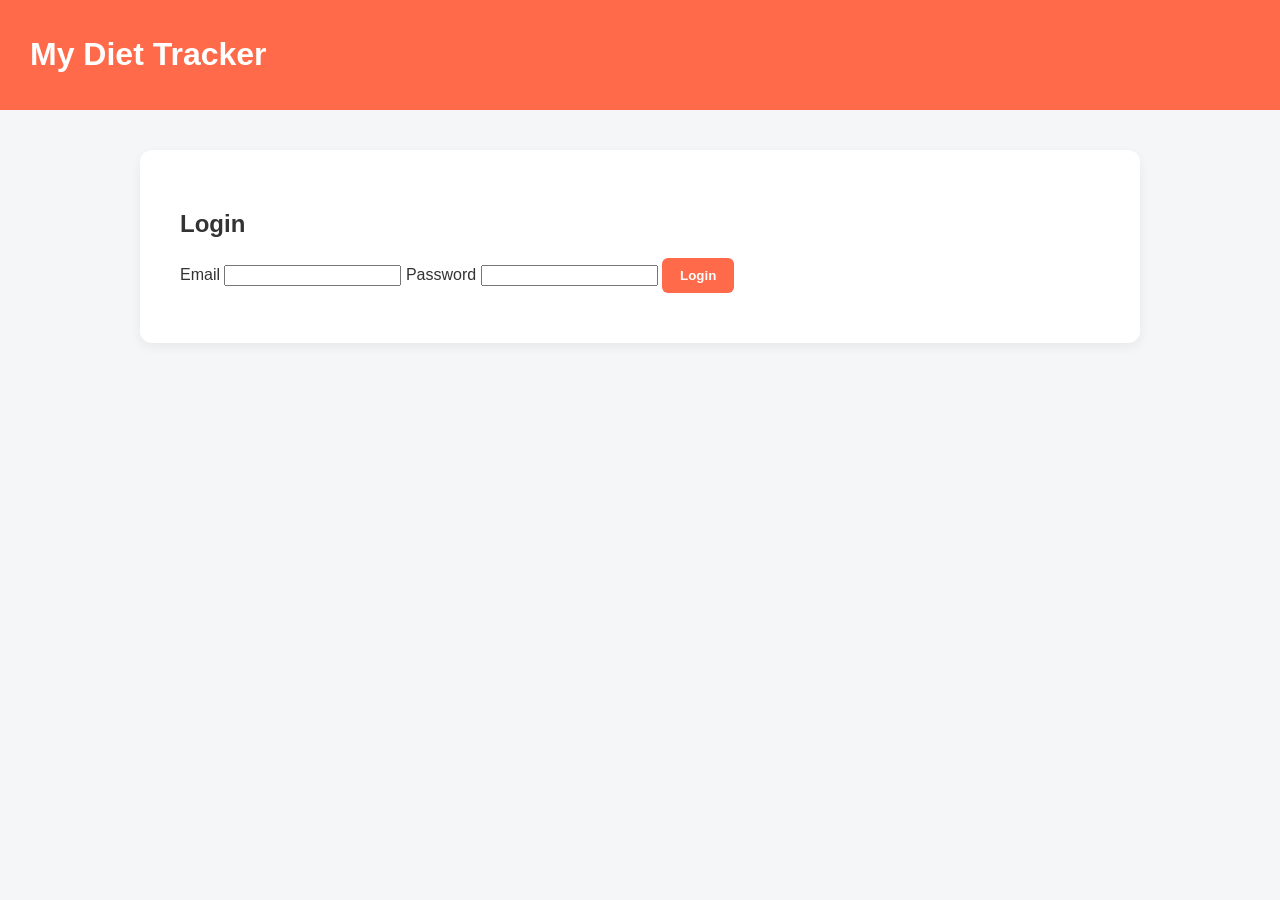
==== index.html @ 0a109b62 "Update index.html" ====
<!DOCTYPE html>
<html lang="en">
<head>
  <meta charset="UTF-8">
  <meta name="viewport" content="width=device-width, initial-scale=1.0">
  <title>Login</title>
  <link rel="stylesheet" href="styles.css">
</head>
<body>
  <header class="navbar">
    <h1>My Diet Tracker</h1>
  </header>

  <main class="container">
    <div class="card">
      <h2>Login</h2>
      <form id="loginForm">
        <label>Email</label>
        <input type="email" id="email" required>

        <label>Password</label>
        <input type="password" id="password" required>

        <button type="button" onclick="login()" class="primary-btn">Login</button>
      </form>
      <div id="status" style="margin-top:10px;color:#FF6B4A;"></div>
    </div>
  </main>

 <script src="app.js"></script>


</body>
</html>
---- styles.css ----
body {
  margin: 0;
  font-family: Arial, sans-serif;
  background: #f5f6f8;
  color: #333;
}

.container {
  width: 90%;
  max-width: 1000px;
  margin: 40px auto;
}

.navbar {
  background: #FF6B4A;
  padding: 15px 30px;
  color: white;
  font-weight: bold;
  display: flex;
  justify-content: space-between;
  align-items: center;
}

.primary-btn {
  background: #FF6B4A;
  color: white;
  border: none;
  padding: 10px 18px;
  border-radius: 6px;
  cursor: pointer;
  font-weight: 600;
}

.primary-btn:hover {
  opacity: 0.9;
}

.card {
  background: white;
  border-radius: 12px;
  padding: 40px;
  box-shadow: 0 4px 12px rgba(0,0,0,0.06);
  margin-bottom: 40px;
}

/* === DAILY OVERVIEW LAYOUT === */

.daily-overview {
  display: flex;
  align-items: center;
  justify-content: center;
  gap: 60px;
  flex-wrap: wrap;
}

.ring-wrapper {
  position: relative;
  width: 220px;
  height: 220px;
}

#caloriesRing {
  width: 220px;
  height: 220px;
  border-radius: 50%;
  background: conic-gradient(#FF6B4A 0%, #E5E5E5 0%);
  position: relative;
  transition: background 0.6s ease;
}



#caloriesRing::after {
  content: "";
  position: absolute;
  inset: 35px;
  background: white;
  border-radius: 50%;
}

.calories-text {
  position: absolute;
  top: 50%;
  left: 50%;
  transform: translate(-50%, -50%);
  font-size: 22px;
  font-weight: 700;
  text-align: center;
  z-index: 2;
}


.macro-bars {
  width: 400px;
  display: flex;
  flex-direction: column;
  gap: 25px;
}

.macro-header {
  display: flex;
  justify-content: space-between;
  margin-bottom: 6px;
  font-size: 14px;
}

.bar-bg {
  width: 100%;
  height: 10px;
  background: #E5E5E5;
  border-radius: 20px;
  overflow: hidden;
}

.bar-fill {
  height: 100%;
  width: 0%;
  border-radius: 20px;
  transition: width 0.4s ease;
}

.protein-fill { background: #FF6B4A; }
.fat-fill { background: #4ABEFF; }
.carbs-fill { background: #28A745; }

/* DAILY LOG */

#foodEntries {
  list-style: none;
  padding: 0;
  margin: 20px 0;
}

.meal-row {
  display: flex;
  justify-content: space-between;
  align-items: center;
  padding: 14px 0;
  border-bottom: 1px solid #eee;
}

.meal-left {
  display: flex;
  flex-direction: column;
  gap: 4px;
}

.meal-name {
  font-weight: 600;
}

.meal-macros {
  font-size: 13px;
  color: #777;
}

.meal-right {
  display: flex;
  align-items: center;
  gap: 12px;
}

.meal-calories {
  font-weight: 600;
}

.delete-btn {
  background: none;
  border: none;
  cursor: pointer;
  color: #999;
  font-size: 16px;
}

.delete-btn:hover {
  color: #FF6B4A;
}

/* MODAL */

.modal {
  position: fixed;
  inset: 0;
  background: rgba(0,0,0,0.45);
  display: flex;
  justify-content: center;
  align-items: center;
}

.hidden { display: none; }

.modal-content {
  background: white;
  padding: 30px;
  border-radius: 16px;
  width: 380px;
  display: flex;
  flex-direction: column;
  gap: 14px;
}

.macro-input-grid {
  display: grid;
  grid-template-columns: 1fr 1fr;
  gap: 12px;
}

.ring {
  width: 220px;
  height: 220px;
  border-radius: 50%;
  background: conic-gradient(#FF6B4A 0%, #E5E5E5 0%);
  position: relative;
}


.meal-right {
  display: flex;
  align-items: center;
  gap: 15px;
}

.delete-btn {
  background: none;
  border: none;
  color: #999;
  font-size: 16px;
  cursor: pointer;
  transition: 0.2s;
}

.delete-btn:hover {
  color: #FF6B4A;
}



.date-row {
  display: flex;
  justify-content: center;
  align-items: center;
  gap: 20px;
  margin: 30px 0 20px 0;
}

.date-center {
  text-align: center;
}

.date-arrow {
  background: none;
  border: none;
  font-size: 20px;
  cursor: pointer;
  color: #666;
  padding: 4px 8px;
}

.date-arrow:hover {
  color: #FF6B4A;
}

#currentDateLabel {
  font-size: 20px;
  font-weight: 600;
}

.reset-timer {
  font-size: 13px;
  color: #777;
}
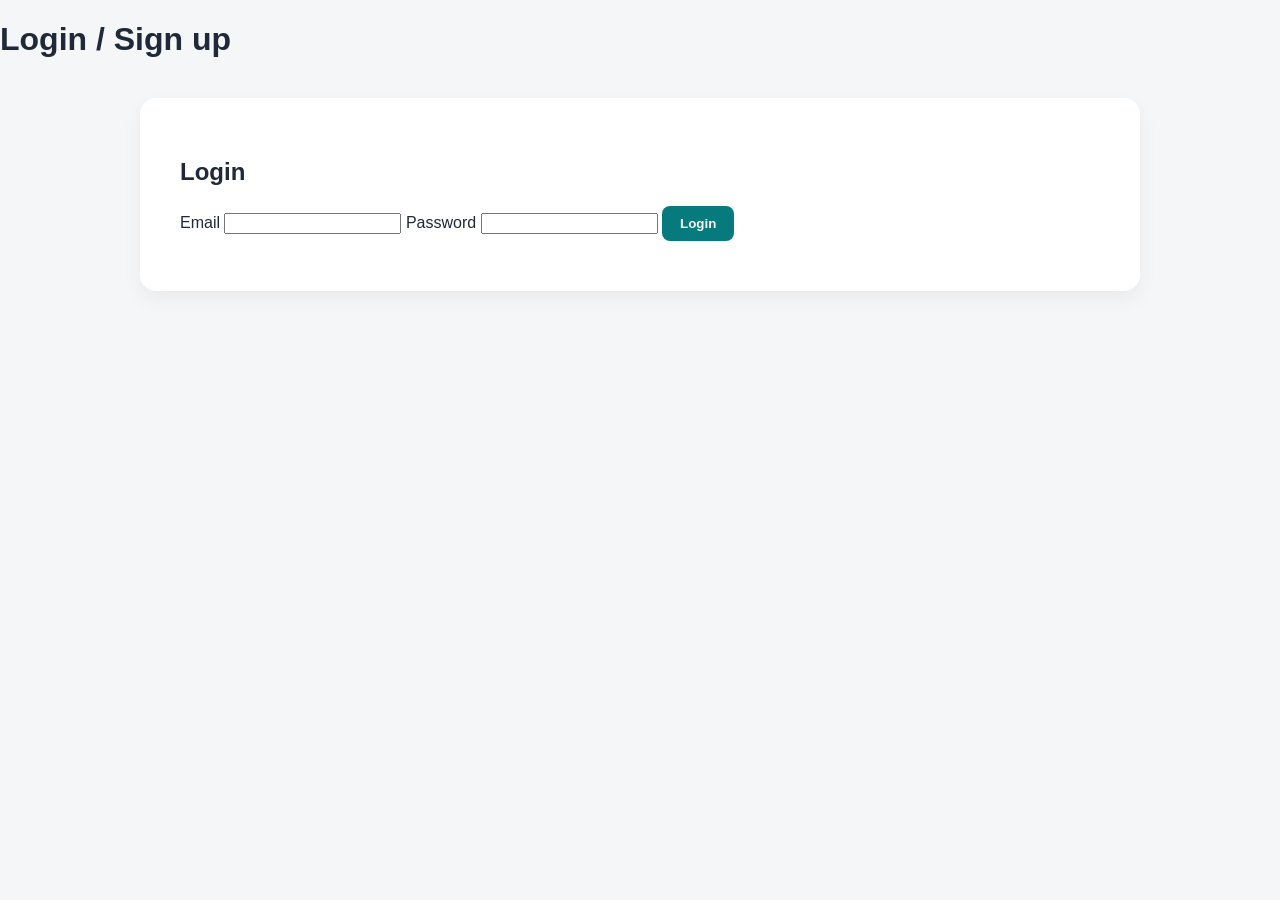
==== commit f7446b36: "Update index.html" ====
--- a/index.html
+++ b/index.html
@@ -8,7 +8,7 @@
 </head>
 <body>
   <header class="navbar">
-    <h1>My Diet Tracker</h1>
+    <h1>Login / Sign up</h1>
   </header>
 
   <main class="container">
@@ -27,8 +27,6 @@
     </div>
   </main>
 
- <script src="app.js"></script>
-
-
+<script src="js/login.js"></script>
 </body>
 </html>
--- a/styles.css
+++ b/styles.css
@@ -1,8 +1,10 @@
+/* ===== BASE ===== */
+
 body {
   margin: 0;
-  font-family: Arial, sans-serif;
-  background: #f5f6f8;
-  color: #333;
+  font-family: -apple-system, BlinkMacSystemFont, "Segoe UI", sans-serif;
+  background: #f4f6f8;
+  color: #1f2937;
 }
 
 .container {
@@ -11,39 +13,72 @@
   margin: 40px auto;
 }
 
-.navbar {
-  background: #FF6B4A;
-  padding: 15px 30px;
-  color: white;
-  font-weight: bold;
+/* ===== TOP BAR ===== */
+
+.top-bar {
+  height: 60px;
+  background: #ffffff;
+  border-bottom: 1px solid #e5e7eb;
   display: flex;
   justify-content: space-between;
   align-items: center;
-}
-
-.primary-btn {
-  background: #FF6B4A;
-  color: white;
-  border: none;
-  padding: 10px 18px;
-  border-radius: 6px;
-  cursor: pointer;
-  font-weight: 600;
-}
-
-.primary-btn:hover {
-  opacity: 0.9;
-}
+  padding: 0 30px;
+  font-weight: 600;
+}
+
+.settings-link {
+  text-decoration: none;
+  color: #077a7d;
+  font-weight: 500;
+}
+
+/* ===== CARDS ===== */
 
 .card {
   background: white;
-  border-radius: 12px;
+  border-radius: 16px;
   padding: 40px;
-  box-shadow: 0 4px 12px rgba(0,0,0,0.06);
+  box-shadow: 0 8px 20px rgba(0,0,0,0.05);
   margin-bottom: 40px;
 }
 
-/* === DAILY OVERVIEW LAYOUT === */
+/* ===== DATE ===== */
+
+.date-row {
+  display: flex;
+  justify-content: center;
+  align-items: center;
+  gap: 20px;
+  margin-bottom: 30px;
+}
+
+.date-arrow {
+  background: none;
+  border: none;
+  font-size: 20px;
+  cursor: pointer;
+  color: #6b7280;
+}
+
+.date-arrow:hover {
+  color: #077a7d;
+}
+
+.date-center {
+  text-align: center;
+}
+
+#currentDateLabel {
+  font-size: 20px;
+  font-weight: 600;
+}
+
+.reset-timer {
+  font-size: 13px;
+  color: #6b7280;
+}
+
+/* ===== RING ===== */
 
 .daily-overview {
   display: flex;
@@ -59,18 +94,16 @@
   height: 220px;
 }
 
-#caloriesRing {
+.ring {
   width: 220px;
   height: 220px;
   border-radius: 50%;
-  background: conic-gradient(#FF6B4A 0%, #E5E5E5 0%);
+  background: conic-gradient(#077a7d 0%, #e5e7eb 0%);
+  transition: background 0.6s ease;
   position: relative;
-  transition: background 0.6s ease;
-}
-
-
-
-#caloriesRing::after {
+}
+
+.ring::after {
   content: "";
   position: absolute;
   inset: 35px;
@@ -86,9 +119,9 @@
   font-size: 22px;
   font-weight: 700;
   text-align: center;
-  z-index: 2;
-}
-
+}
+
+/* ===== MACROS ===== */
 
 .macro-bars {
   width: 400px;
@@ -100,14 +133,14 @@
 .macro-header {
   display: flex;
   justify-content: space-between;
+  font-size: 14px;
   margin-bottom: 6px;
-  font-size: 14px;
 }
 
 .bar-bg {
   width: 100%;
   height: 10px;
-  background: #E5E5E5;
+  background: #e5e7eb;
   border-radius: 20px;
   overflow: hidden;
 }
@@ -119,11 +152,11 @@
   transition: width 0.4s ease;
 }
 
-.protein-fill { background: #FF6B4A; }
-.fat-fill { background: #4ABEFF; }
-.carbs-fill { background: #28A745; }
-
-/* DAILY LOG */
+.protein-fill { background: #e0564a; }
+.fat-fill { background: #3b82f6; }
+.carbs-fill { background: #10b981; }
+
+/* ===== MEALS ===== */
 
 #foodEntries {
   list-style: none;
@@ -134,15 +167,8 @@
 .meal-row {
   display: flex;
   justify-content: space-between;
-  align-items: center;
   padding: 14px 0;
-  border-bottom: 1px solid #eee;
-}
-
-.meal-left {
-  display: flex;
-  flex-direction: column;
-  gap: 4px;
+  border-bottom: 1px solid #f1f1f1;
 }
 
 .meal-name {
@@ -151,52 +177,91 @@
 
 .meal-macros {
   font-size: 13px;
-  color: #777;
-}
-
-.meal-right {
-  display: flex;
-  align-items: center;
-  gap: 12px;
-}
-
-.meal-calories {
-  font-weight: 600;
+  color: #6b7280;
 }
 
 .delete-btn {
   background: none;
   border: none;
   cursor: pointer;
-  color: #999;
-  font-size: 16px;
+  color: #9ca3af;
 }
 
 .delete-btn:hover {
-  color: #FF6B4A;
-}
-
-/* MODAL */
-
-.modal {
+  color: #e0564a;
+}
+
+/* ===== BUTTONS ===== */
+
+.primary-btn {
+  background: #077a7d;
+  color: white;
+  border: none;
+  padding: 10px 18px;
+  border-radius: 8px;
+  cursor: pointer;
+  font-weight: 600;
+}
+
+.primary-btn:hover {
+  opacity: 0.9;
+}
+
+.secondary-btn {
+  background: none;
+  border: 1px solid #d1d5db;
+  padding: 10px 18px;
+  border-radius: 8px;
+  cursor: pointer;
+}
+
+/* ===== BOTTOM SHEET ===== */
+
+.sheet-overlay {
   position: fixed;
   inset: 0;
   background: rgba(0,0,0,0.45);
-  display: flex;
-  justify-content: center;
-  align-items: center;
-}
-
-.hidden { display: none; }
-
-.modal-content {
+  opacity: 0;
+  pointer-events: none;
+  transition: opacity 0.3s ease;
+  z-index: 99;
+}
+
+.sheet-overlay.active {
+  opacity: 1;
+  pointer-events: auto;
+}
+
+.bottom-sheet {
+  position: fixed;
+  left: 0;
+  right: 0;
+  bottom: 0;
   background: white;
-  padding: 30px;
-  border-radius: 16px;
-  width: 380px;
+  border-top-left-radius: 20px;
+  border-top-right-radius: 20px;
+  transform: translateY(100%);
+  transition: transform 0.35s ease;
+  z-index: 100;
+}
+
+.bottom-sheet.active {
+  transform: translateY(0);
+}
+
+.sheet-handle {
+  width: 40px;
+  height: 5px;
+  background: #d1d5db;
+  border-radius: 10px;
+  margin: 12px auto;
+}
+
+.sheet-content {
+  padding: 20px 25px 30px;
   display: flex;
   flex-direction: column;
-  gap: 14px;
+  gap: 15px;
 }
 
 .macro-input-grid {
@@ -205,67 +270,8 @@
   gap: 12px;
 }
 
-.ring {
-  width: 220px;
-  height: 220px;
-  border-radius: 50%;
-  background: conic-gradient(#FF6B4A 0%, #E5E5E5 0%);
-  position: relative;
-}
-
-
-.meal-right {
-  display: flex;
-  align-items: center;
-  gap: 15px;
-}
-
-.delete-btn {
-  background: none;
-  border: none;
-  color: #999;
-  font-size: 16px;
-  cursor: pointer;
-  transition: 0.2s;
-}
-
-.delete-btn:hover {
-  color: #FF6B4A;
-}
-
-
-
-.date-row {
-  display: flex;
-  justify-content: center;
-  align-items: center;
-  gap: 20px;
-  margin: 30px 0 20px 0;
-}
-
-.date-center {
-  text-align: center;
-}
-
-.date-arrow {
-  background: none;
-  border: none;
-  font-size: 20px;
-  cursor: pointer;
-  color: #666;
-  padding: 4px 8px;
-}
-
-.date-arrow:hover {
-  color: #FF6B4A;
-}
-
-#currentDateLabel {
-  font-size: 20px;
-  font-weight: 600;
-}
-
-.reset-timer {
-  font-size: 13px;
-  color: #777;
-}
+.sheet-actions {
+  display: flex;
+  justify-content: flex-end;
+  gap: 10px;
+}
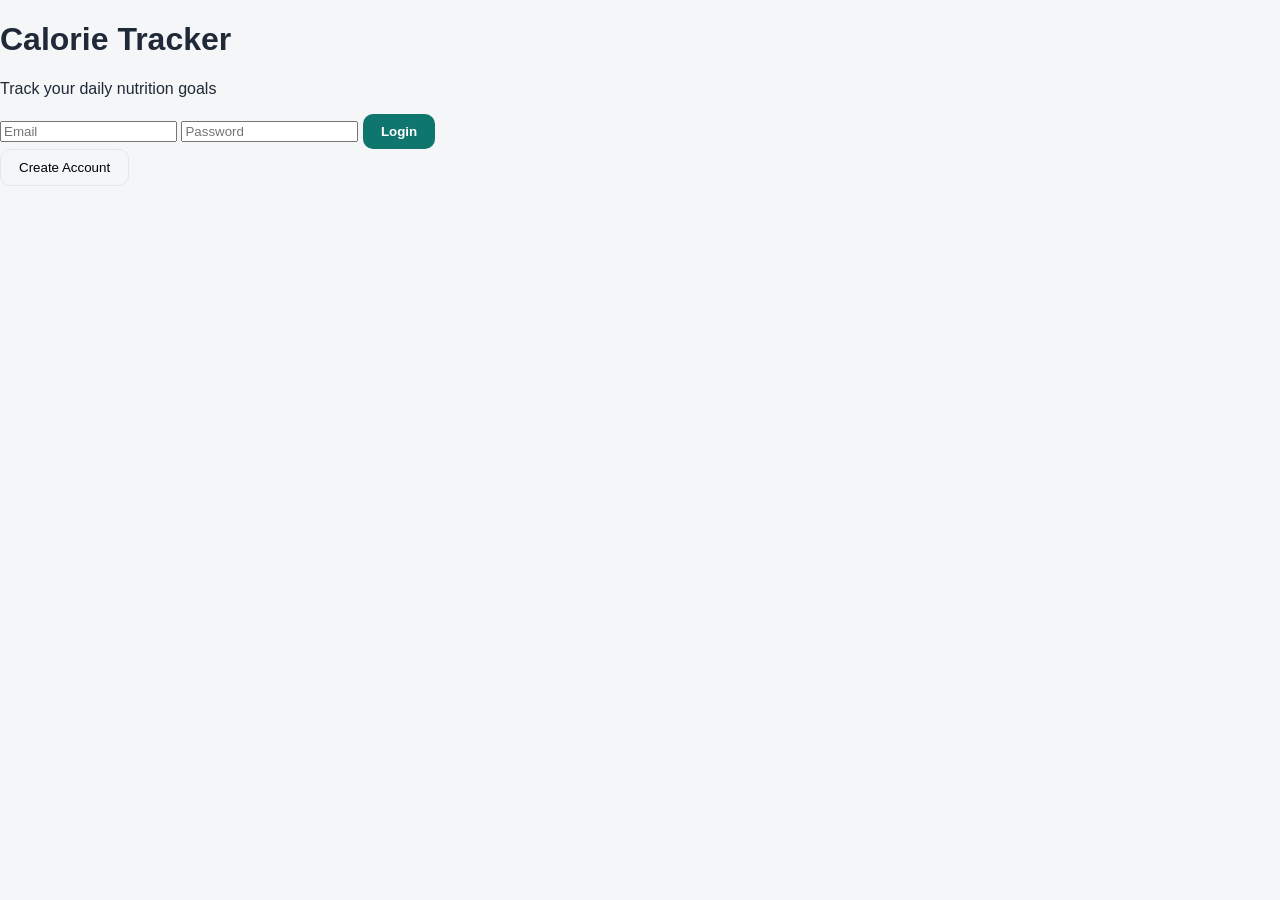
==== commit bd185289: "Change title to 'Calorie Tracker' and update layout" ====
--- a/index.html
+++ b/index.html
@@ -3,30 +3,34 @@
 <head>
   <meta charset="UTF-8">
   <meta name="viewport" content="width=device-width, initial-scale=1.0">
-  <title>Login</title>
+  <title>Calorie Tracker</title>
   <link rel="stylesheet" href="styles.css">
 </head>
-<body>
-  <header class="navbar">
-    <h1>Login / Sign up</h1>
-  </header>
 
-  <main class="container">
-    <div class="card">
-      <h2>Login</h2>
-      <form id="loginForm">
-        <label>Email</label>
-        <input type="email" id="email" required>
+<body class="auth-page">
 
-        <label>Password</label>
-        <input type="password" id="password" required>
+  <main class="auth-container">
+    <div class="auth-card">
 
-        <button type="button" onclick="login()" class="primary-btn">Login</button>
+      <h1 class="auth-title">Calorie Tracker</h1>
+      <p class="auth-sub">Track your daily nutrition goals</p>
+
+      <form onsubmit="event.preventDefault(); login();">
+        <input type="email" id="email" placeholder="Email" required>
+        <input type="password" id="password" placeholder="Password" required>
+
+        <button class="primary-btn" type="submit">Login</button>
       </form>
-      <div id="status" style="margin-top:10px;color:#FF6B4A;"></div>
+
+      <button onclick="signup()" class="secondary-btn signup-btn">
+        Create Account
+      </button>
+
+      <div id="status" class="auth-status"></div>
+
     </div>
   </main>
 
-<script src="js/login.js"></script>
+<script type="module" src="./js/login.js"></script>
 </body>
 </html>
--- a/styles.css
+++ b/styles.css
@@ -1,133 +1,209 @@
-/* ===== BASE ===== */
+/* ========================================
+   ROOT THEME VARIABLES
+======================================== */
+
+:root {
+  --primary: #0f766e;
+  --primary-light: #ecfdf5;
+
+  --protein: #e05d52;
+  --fat: #4f7bd9;
+  --carbs: #3ca374;
+
+  --bg: #f4f6f8;
+  --card-bg: #ffffff;
+  --border: #e5e7eb;
+
+  --text-dark: #1f2937;
+  --text-muted: #6b7280;
+}
+
+/* ========================================
+   BASE
+======================================== */
+
+html, body {
+  width: 100%;
+  overflow-x: hidden;
+}
 
 body {
   margin: 0;
   font-family: -apple-system, BlinkMacSystemFont, "Segoe UI", sans-serif;
-  background: #f4f6f8;
-  color: #1f2937;
+  background: var(--bg);
+  color: var(--text-dark);
 }
 
 .container {
-  width: 90%;
+  width: 92%;
   max-width: 1000px;
   margin: 40px auto;
 }
 
-/* ===== TOP BAR ===== */
+/* ========================================
+   TOP BAR
+======================================== */
 
 .top-bar {
   height: 60px;
-  background: #ffffff;
-  border-bottom: 1px solid #e5e7eb;
+  background: var(--card-bg);
+  border-bottom: 1px solid var(--border);
   display: flex;
   justify-content: space-between;
   align-items: center;
-  padding: 0 30px;
+  padding: 0 20px;
   font-weight: 600;
 }
 
 .settings-link {
   text-decoration: none;
-  color: #077a7d;
+  color: var(--primary);
   font-weight: 500;
 }
 
-/* ===== CARDS ===== */
+/* ========================================
+   CARDS
+======================================== */
 
 .card {
-  background: white;
-  border-radius: 16px;
+  background: var(--card-bg);
+  border-radius: 18px;
   padding: 40px;
-  box-shadow: 0 8px 20px rgba(0,0,0,0.05);
-  margin-bottom: 40px;
-}
-
-/* ===== DATE ===== */
-
-.date-row {
-  display: flex;
-  justify-content: center;
-  align-items: center;
-  gap: 20px;
+  box-shadow: 0 8px 20px rgba(0,0,0,0.04);
   margin-bottom: 30px;
 }
 
-.date-arrow {
-  background: none;
-  border: none;
-  font-size: 20px;
-  cursor: pointer;
-  color: #6b7280;
-}
-
-.date-arrow:hover {
-  color: #077a7d;
-}
-
-.date-center {
-  text-align: center;
-}
-
-#currentDateLabel {
-  font-size: 20px;
-  font-weight: 600;
-}
-
-.reset-timer {
-  font-size: 13px;
-  color: #6b7280;
-}
-
-/* ===== RING ===== */
-
-.daily-overview {
-  display: flex;
+/* ========================================
+   WEEK STRIP
+======================================== */
+
+.week-strip {
+  display: flex;
+  width: 100%;
+  gap: 6px;
+  margin: 20px 0 30px;
+}
+
+.week-day {
+  flex: 1;
+  min-width: 0;
+  display: flex;
+  flex-direction: column;
   align-items: center;
   justify-content: center;
+  padding: 12px 4px;
+  border-radius: 18px;
+  border: 1px solid var(--border);
+  background: var(--card-bg);
+  font-weight: 500;
+  transition: all 0.2s ease;
+}
+
+.week-day.clickable:hover {
+  background: #f8fafc;
+}
+
+.week-day.selected {
+  background: var(--primary);
+  color: white;
+  border: none;
+  box-shadow: 0 6px 18px rgba(15,118,110,0.25);
+}
+
+.week-day.locked {
+  opacity: 0.35;
+  pointer-events: none;
+}
+
+/* ========================================
+   TOP DASHBOARD SECTION
+======================================== */
+
+.top-section {
+  padding: 50px;
+}
+
+/* TOP ROW (BIG NUMBER + RING) */
+
+.top-row {
+  display: flex;
+  justify-content: space-between;
+  align-items: center;
   gap: 60px;
-  flex-wrap: wrap;
-}
+  margin-bottom: 50px;
+}
+
+/* LEFT SIDE (BIG CALORIES INFO) */
+
+.goal-main {
+  flex: 1;
+  display: flex;
+  flex-direction: column;
+  justify-content: center;
+}
+
+.goal-big {
+  font-size: 84px;
+  font-weight: 800;
+  line-height: 1;
+  letter-spacing: -2px;
+}
+
+.goal-label {
+  font-size: 26px;
+  margin-top: 14px;
+  color: var(--text-muted);
+}
+
+.goal-reset {
+  font-size: 18px;
+  margin-top: 10px;
+  color: #9ca3af;
+}
+
+/* RIGHT SIDE (RING) */
 
 .ring-wrapper {
   position: relative;
-  width: 220px;
-  height: 220px;
+  width: 250px;
+  height: 250px;
+  flex-shrink: 0;
 }
 
 .ring {
-  width: 220px;
-  height: 220px;
+  width: 100%;
+  height: 100%;
   border-radius: 50%;
-  background: conic-gradient(#077a7d 0%, #e5e7eb 0%);
+  background: conic-gradient(var(--primary) 0%, var(--border) 0%);
   transition: background 0.6s ease;
-  position: relative;
 }
 
 .ring::after {
   content: "";
   position: absolute;
-  inset: 35px;
-  background: white;
+  inset: 14px;
+  background: var(--card-bg);
   border-radius: 50%;
 }
 
 .calories-text {
   position: absolute;
-  top: 50%;
-  left: 50%;
-  transform: translate(-50%, -50%);
-  font-size: 22px;
-  font-weight: 700;
-  text-align: center;
-}
-
-/* ===== MACROS ===== */
+  inset: 0;
+  display: flex;
+  align-items: center;
+  justify-content: center;
+  font-weight: 600;
+  font-size: 20px;
+}
+
+/* ========================================
+   MACRO BARS
+======================================== */
 
 .macro-bars {
-  width: 400px;
   display: flex;
   flex-direction: column;
-  gap: 25px;
+  gap: 30px;
 }
 
 .macro-header {
@@ -140,7 +216,7 @@
 .bar-bg {
   width: 100%;
   height: 10px;
-  background: #e5e7eb;
+  background: var(--border);
   border-radius: 20px;
   overflow: hidden;
 }
@@ -152,11 +228,13 @@
   transition: width 0.4s ease;
 }
 
-.protein-fill { background: #e0564a; }
-.fat-fill { background: #3b82f6; }
-.carbs-fill { background: #10b981; }
-
-/* ===== MEALS ===== */
+.protein-fill { background: var(--protein); }
+.fat-fill { background: var(--fat); }
+.carbs-fill { background: var(--carbs); }
+
+/* ========================================
+   DAILY FOOD LOG
+======================================== */
 
 #foodEntries {
   list-style: none;
@@ -168,37 +246,46 @@
   display: flex;
   justify-content: space-between;
   padding: 14px 0;
-  border-bottom: 1px solid #f1f1f1;
+  border-bottom: 1px solid var(--border);
 }
 
 .meal-name {
-  font-weight: 600;
+  font-weight: 500;
+  text-transform: uppercase;
+  font-size: 13px;
+  letter-spacing: 0.08em;
 }
 
 .meal-macros {
   font-size: 13px;
-  color: #6b7280;
-}
+  font-weight: 600;
+}
+
+.macro-protein { color: var(--protein); }
+.macro-fat { color: var(--fat); }
+.macro-carbs { color: var(--carbs); }
 
 .delete-btn {
   background: none;
   border: none;
   cursor: pointer;
-  color: #9ca3af;
+  color: var(--text-muted);
 }
 
 .delete-btn:hover {
-  color: #e0564a;
-}
-
-/* ===== BUTTONS ===== */
+  color: var(--protein);
+}
+
+/* ========================================
+   BUTTONS
+======================================== */
 
 .primary-btn {
-  background: #077a7d;
+  background: var(--primary);
   color: white;
   border: none;
   padding: 10px 18px;
-  border-radius: 8px;
+  border-radius: 10px;
   cursor: pointer;
   font-weight: 600;
 }
@@ -209,13 +296,15 @@
 
 .secondary-btn {
   background: none;
-  border: 1px solid #d1d5db;
+  border: 1px solid var(--border);
   padding: 10px 18px;
-  border-radius: 8px;
+  border-radius: 10px;
   cursor: pointer;
 }
 
-/* ===== BOTTOM SHEET ===== */
+/* ========================================
+   BOTTOM SHEET
+======================================== */
 
 .sheet-overlay {
   position: fixed;
@@ -237,7 +326,7 @@
   left: 0;
   right: 0;
   bottom: 0;
-  background: white;
+  background: var(--card-bg);
   border-top-left-radius: 20px;
   border-top-right-radius: 20px;
   transform: translateY(100%);
@@ -252,7 +341,7 @@
 .sheet-handle {
   width: 40px;
   height: 5px;
-  background: #d1d5db;
+  background: var(--border);
   border-radius: 10px;
   margin: 12px auto;
 }
@@ -275,3 +364,39 @@
   justify-content: flex-end;
   gap: 10px;
 }
+
+/* ========================================
+   RESPONSIVE
+======================================== */
+
+@media (max-width: 768px) {
+
+  .top-row {
+    flex-direction: row;     /* KEEP SIDE BY SIDE */
+    align-items: center;
+    justify-content: space-between;
+    gap: 20px;
+  }
+
+  .goal-big {
+    font-size: 48px;
+  }
+
+  .goal-label {
+    font-size: 18px;
+  }
+
+  .goal-reset {
+    font-size: 14px;
+  }
+
+  .ring-wrapper {
+    width: 160px;
+    height: 160px;
+  }
+
+  .calories-text {
+    font-size: 14px;
+  }
+
+}
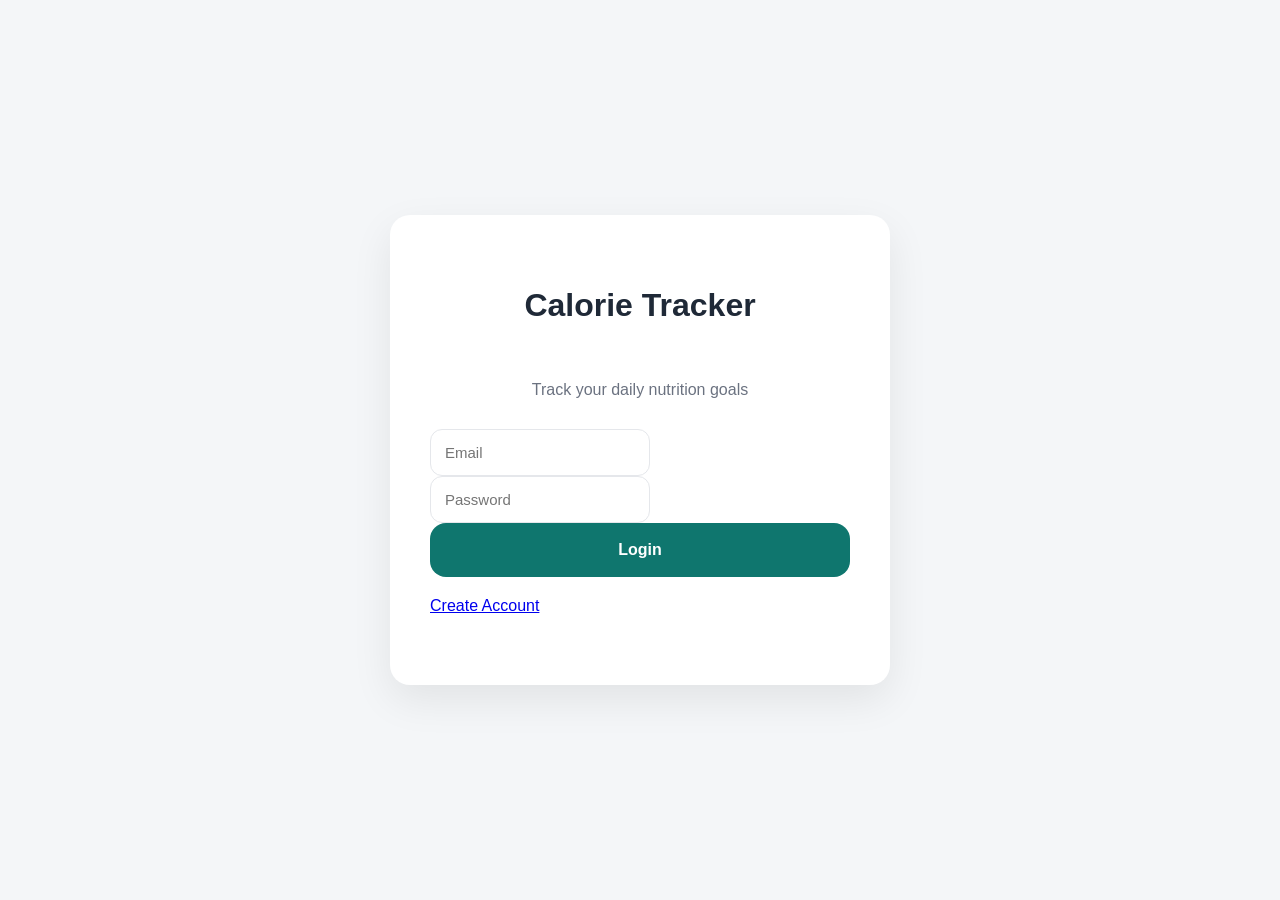
==== commit ef1396f7: "Replace signup button with a link to signup page" ====
--- a/index.html
+++ b/index.html
@@ -22,9 +22,10 @@
         <button class="primary-btn" type="submit">Login</button>
       </form>
 
-      <button onclick="signup()" class="secondary-btn signup-btn">
-        Create Account
-      </button>
+     <a href="/signup.html" class="auth-link">
+  Create Account
+</a>
+
 
       <div id="status" class="auth-status"></div>
 
--- a/styles.css
+++ b/styles.css
@@ -400,3 +400,138 @@
   }
 
 }
+
+
+
+
+/* ================= AUTH PAGE ================= */
+
+.auth-page {
+  display: flex;
+  justify-content: center;
+  align-items: center;
+  height: 100vh;
+  background: var(--bg);
+}
+
+.auth-container {
+  width: 100%;
+  display: flex;
+  justify-content: center;
+}
+
+.auth-card {
+  background: white;
+  padding: 50px 40px;
+  border-radius: 20px;
+  width: 100%;
+  max-width: 420px;
+  box-shadow: 0 15px 40px rgba(0,0,0,0.08);
+  display: flex;
+  flex-direction: column;
+  gap: 20px;
+}
+
+.auth-title {
+  font-size: 32px;
+  font-weight: 800;
+  text-align: center;
+}
+
+.auth-sub {
+  text-align: center;
+  color: var(--text-muted);
+  margin-bottom: 10px;
+}
+
+.auth-card input {
+  padding: 14px;
+  border-radius: 12px;
+  border: 1px solid var(--border);
+  font-size: 15px;
+}
+
+.auth-card input:focus {
+  outline: none;
+  border-color: var(--primary);
+}
+
+.signup-btn {
+  margin-top: 5px;
+}
+
+.auth-status {
+  text-align: center;
+  font-size: 14px;
+  color: var(--protein);
+}
+
+/* ================= ONBOARDING POLISH ================= */
+
+.onboarding-header {
+  justify-content: center;
+  font-size: 24px;
+  font-weight: 700;
+}
+
+#onboardingForm {
+  display: flex;
+  flex-direction: column;
+  gap: 30px;
+}
+
+.step {
+  display: flex;
+  flex-direction: column;
+  gap: 18px;
+}
+
+.step h3 {
+  font-size: 22px;
+  font-weight: 700;
+  margin-bottom: 5px;
+}
+
+.step label {
+  font-size: 13px;
+  font-weight: 600;
+  color: var(--text-muted);
+  margin-top: 10px;
+}
+
+.step input,
+.step select {
+  padding: 18px;
+  border-radius: 16px;
+  border: 1px solid var(--border);
+  font-size: 16px;
+  background: #fafafa;
+}
+
+.step input:focus,
+.step select:focus {
+  outline: none;
+  border-color: var(--primary);
+  background: white;
+  box-shadow: 0 0 0 3px rgba(15,118,110,0.08);
+}
+
+/* Full Width Buttons */
+.primary-btn {
+  width: 100%;
+  padding: 18px;
+  border-radius: 16px;
+  font-size: 16px;
+  font-weight: 700;
+}
+
+.secondary-btn {
+  width: 100%;
+  padding: 16px;
+  border-radius: 16px;
+}
+
+/* Make card feel more mobile */
+.card {
+  border-radius: 24px;
+}
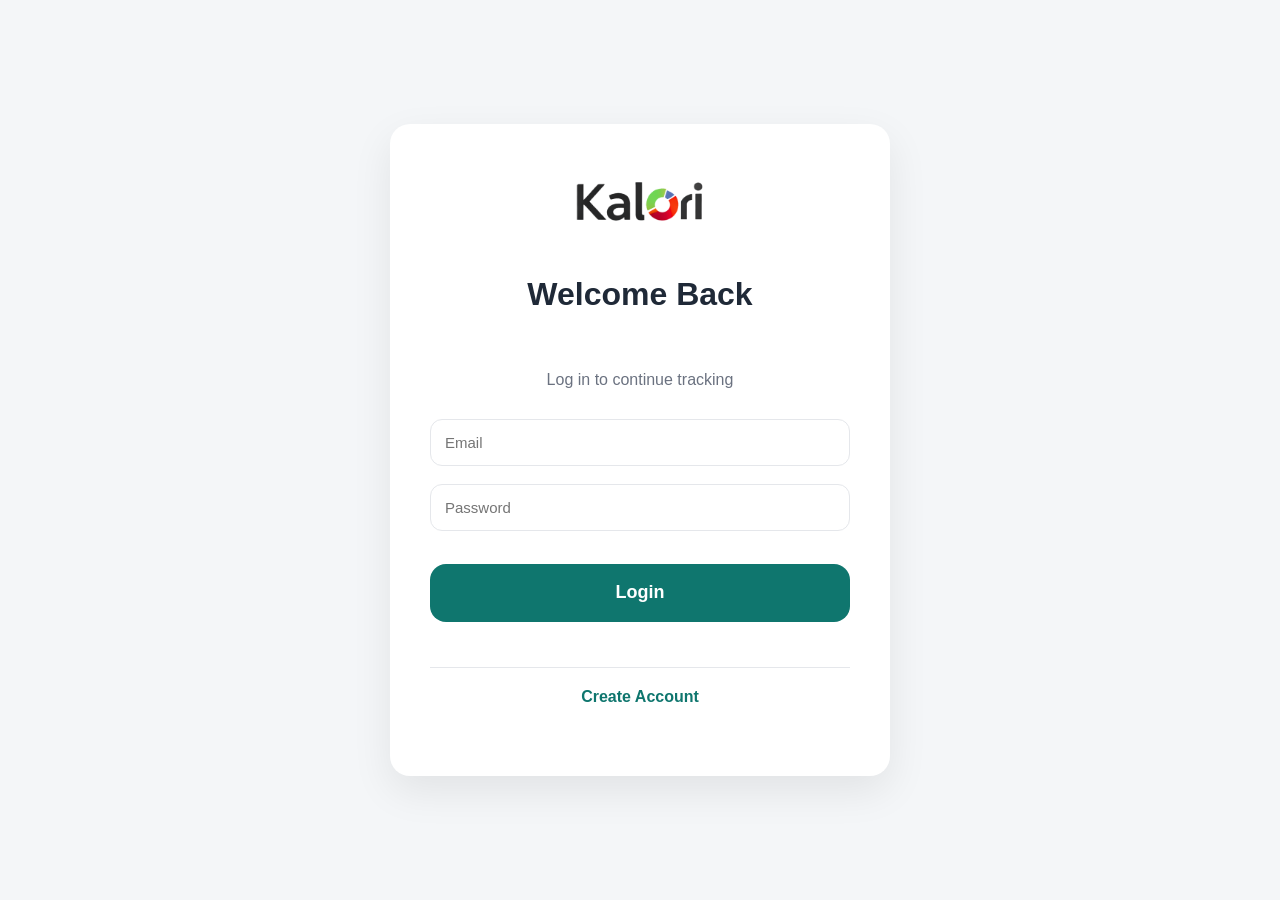
==== commit 70302e94: "Update index.html" ====
--- a/index.html
+++ b/index.html
@@ -12,8 +12,11 @@
   <main class="auth-container">
     <div class="auth-card">
 
-      <h1 class="auth-title">Calorie Tracker</h1>
-      <p class="auth-sub">Track your daily nutrition goals</p>
+       <img src="/assets/logo.png" class="auth-logo" alt="Kalori Logo">
+
+    <h1 class="auth-title">Welcome Back</h1>
+    <p class="auth-sub">Log in to continue tracking</p>
+
 
       <form onsubmit="event.preventDefault(); login();">
         <input type="email" id="email" placeholder="Email" required>
--- a/styles.css
+++ b/styles.css
@@ -434,7 +434,7 @@
 
 .auth-title {
   font-size: 32px;
-  font-weight: 800;
+  font-weight: 700;
   text-align: center;
 }
 
@@ -522,7 +522,7 @@
   padding: 18px;
   border-radius: 16px;
   font-size: 16px;
-  font-weight: 700;
+  font-weight: 600;
 }
 
 .secondary-btn {
@@ -535,3 +535,55 @@
 .card {
   border-radius: 24px;
 }
+
+.auth-link {
+  text-align: center;
+  font-weight: 600;
+  color: var(--primary);
+  text-decoration: none;
+  margin-top: 10px;
+  display: block;
+}
+
+.auth-link:hover {
+  opacity: 0.8;
+}
+
+
+.primary-btn {
+  height: 58px;
+  font-size: 18px;
+}
+
+.secondary-btn {
+  height: 58px;
+}
+
+/* Improve form spacing */
+
+.auth-card form {
+  display: flex;
+  flex-direction: column;
+  gap: 18px;
+}
+
+.auth-card .primary-btn {
+  margin-top: 15px;
+}
+
+.auth-link {
+  margin-top: 25px;
+  padding-top: 20px;
+  border-top: 1px solid var(--border);
+}
+
+
+.auth-logo {
+  width: 140px;
+  margin: 0 auto 10px auto;
+  display: block;
+}
+
+.header-logo {
+  height: 32px;
+}
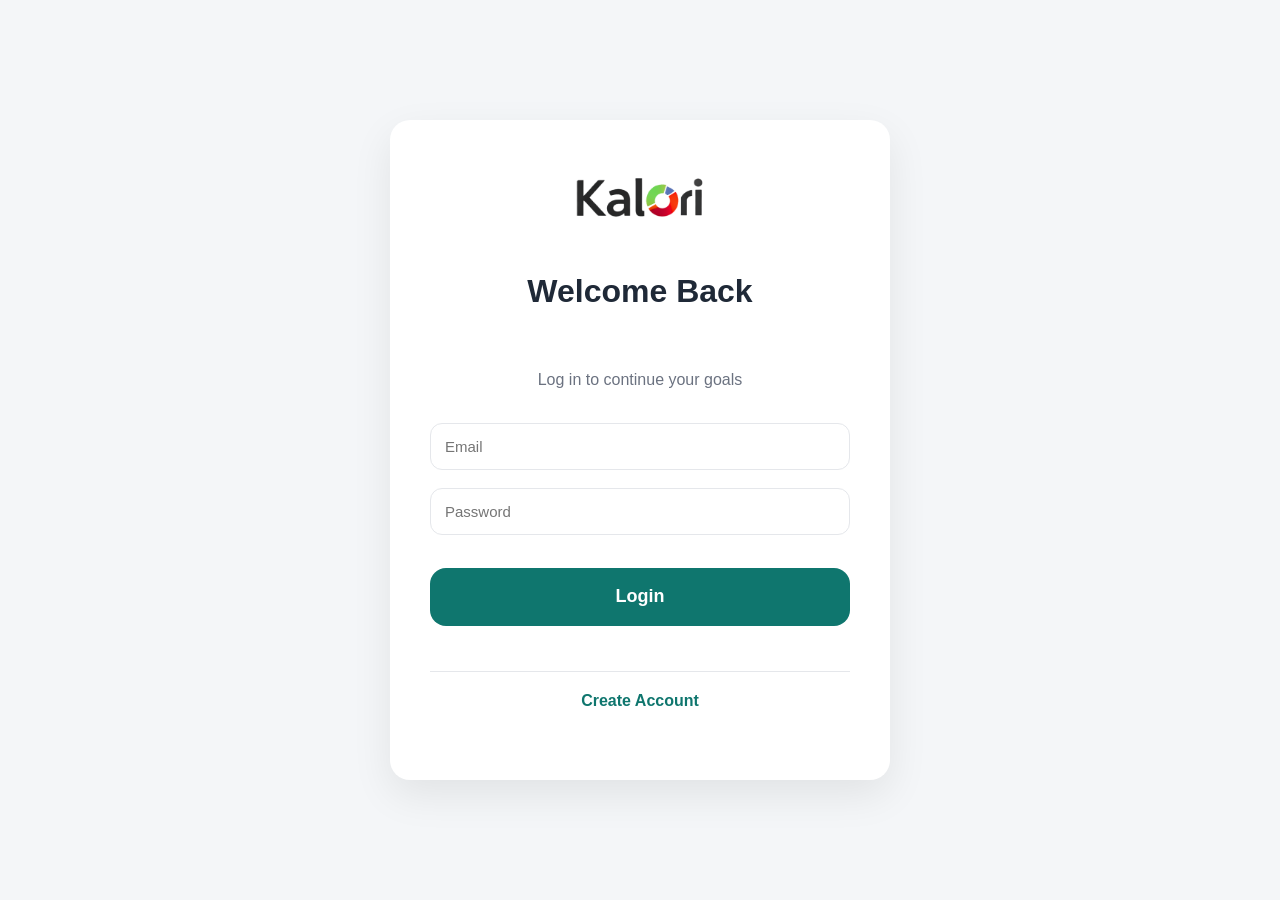
==== commit e36a05f4: "Update index.html" ====
--- a/index.html
+++ b/index.html
@@ -15,7 +15,7 @@
        <img src="/assets/logo.png" class="auth-logo" alt="Kalori Logo">
 
     <h1 class="auth-title">Welcome Back</h1>
-    <p class="auth-sub">Log in to continue tracking</p>
+    <p class="auth-sub">Log in to continue your goals</p>
 
 
       <form onsubmit="event.preventDefault(); login();">
--- a/styles.css
+++ b/styles.css
@@ -61,16 +61,51 @@
   font-weight: 500;
 }
 
+.header-logo {
+  height: 32px;
+}
+
 /* ========================================
    CARDS
 ======================================== */
 
 .card {
   background: var(--card-bg);
-  border-radius: 18px;
+  border-radius: 24px; /* merged */
   padding: 40px;
   box-shadow: 0 8px 20px rgba(0,0,0,0.04);
   margin-bottom: 30px;
+}
+
+/* ========================================
+   BUTTONS (MERGED CLEAN)
+======================================== */
+
+.primary-btn {
+  background: var(--primary);
+  color: white;
+  border: none;
+  width: 100%;
+  height: 58px;
+  padding: 18px;
+  border-radius: 16px;
+  font-size: 18px;
+  font-weight: 600;
+  cursor: pointer;
+}
+
+.primary-btn:hover {
+  opacity: 0.9;
+}
+
+.secondary-btn {
+  background: none;
+  border: 1px solid var(--border);
+  width: 100%;
+  height: 58px;
+  padding: 16px;
+  border-radius: 16px;
+  cursor: pointer;
 }
 
 /* ========================================
@@ -116,14 +151,12 @@
 }
 
 /* ========================================
-   TOP DASHBOARD SECTION
+   DASHBOARD TOP SECTION
 ======================================== */
 
 .top-section {
   padding: 50px;
 }
-
-/* TOP ROW (BIG NUMBER + RING) */
 
 .top-row {
   display: flex;
@@ -132,8 +165,6 @@
   gap: 60px;
   margin-bottom: 50px;
 }
-
-/* LEFT SIDE (BIG CALORIES INFO) */
 
 .goal-main {
   flex: 1;
@@ -161,7 +192,7 @@
   color: #9ca3af;
 }
 
-/* RIGHT SIDE (RING) */
+/* Ring */
 
 .ring-wrapper {
   position: relative;
@@ -277,134 +308,8 @@
 }
 
 /* ========================================
-   BUTTONS
-======================================== */
-
-.primary-btn {
-  background: var(--primary);
-  color: white;
-  border: none;
-  padding: 10px 18px;
-  border-radius: 10px;
-  cursor: pointer;
-  font-weight: 600;
-}
-
-.primary-btn:hover {
-  opacity: 0.9;
-}
-
-.secondary-btn {
-  background: none;
-  border: 1px solid var(--border);
-  padding: 10px 18px;
-  border-radius: 10px;
-  cursor: pointer;
-}
-
-/* ========================================
-   BOTTOM SHEET
-======================================== */
-
-.sheet-overlay {
-  position: fixed;
-  inset: 0;
-  background: rgba(0,0,0,0.45);
-  opacity: 0;
-  pointer-events: none;
-  transition: opacity 0.3s ease;
-  z-index: 99;
-}
-
-.sheet-overlay.active {
-  opacity: 1;
-  pointer-events: auto;
-}
-
-.bottom-sheet {
-  position: fixed;
-  left: 0;
-  right: 0;
-  bottom: 0;
-  background: var(--card-bg);
-  border-top-left-radius: 20px;
-  border-top-right-radius: 20px;
-  transform: translateY(100%);
-  transition: transform 0.35s ease;
-  z-index: 100;
-}
-
-.bottom-sheet.active {
-  transform: translateY(0);
-}
-
-.sheet-handle {
-  width: 40px;
-  height: 5px;
-  background: var(--border);
-  border-radius: 10px;
-  margin: 12px auto;
-}
-
-.sheet-content {
-  padding: 20px 25px 30px;
-  display: flex;
-  flex-direction: column;
-  gap: 15px;
-}
-
-.macro-input-grid {
-  display: grid;
-  grid-template-columns: 1fr 1fr;
-  gap: 12px;
-}
-
-.sheet-actions {
-  display: flex;
-  justify-content: flex-end;
-  gap: 10px;
-}
-
-/* ========================================
-   RESPONSIVE
-======================================== */
-
-@media (max-width: 768px) {
-
-  .top-row {
-    flex-direction: row;     /* KEEP SIDE BY SIDE */
-    align-items: center;
-    justify-content: space-between;
-    gap: 20px;
-  }
-
-  .goal-big {
-    font-size: 48px;
-  }
-
-  .goal-label {
-    font-size: 18px;
-  }
-
-  .goal-reset {
-    font-size: 14px;
-  }
-
-  .ring-wrapper {
-    width: 160px;
-    height: 160px;
-  }
-
-  .calories-text {
-    font-size: 14px;
-  }
-
-}
-
-
-
-
-/* ================= AUTH PAGE ================= */
+   AUTH PAGE
+======================================== */
 
 .auth-page {
   display: flex;
@@ -442,6 +347,7 @@
   text-align: center;
   color: var(--text-muted);
   margin-bottom: 10px;
+  line-height: 1.6;
 }
 
 .auth-card input {
@@ -456,8 +362,14 @@
   border-color: var(--primary);
 }
 
-.signup-btn {
-  margin-top: 5px;
+.auth-card form {
+  display: flex;
+  flex-direction: column;
+  gap: 18px;
+}
+
+.auth-card .primary-btn {
+  margin-top: 15px;
 }
 
 .auth-status {
@@ -466,13 +378,30 @@
   color: var(--protein);
 }
 
-/* ================= ONBOARDING POLISH ================= */
-
-.onboarding-header {
-  justify-content: center;
-  font-size: 24px;
-  font-weight: 700;
-}
+.auth-link {
+  text-align: center;
+  font-weight: 600;
+  color: var(--primary);
+  text-decoration: none;
+  margin-top: 25px;
+  padding-top: 20px;
+  border-top: 1px solid var(--border);
+  display: block;
+}
+
+.auth-link:hover {
+  opacity: 0.8;
+}
+
+.auth-logo {
+  width: 140px;
+  margin: 0 auto 10px auto;
+  display: block;
+}
+
+/* ========================================
+   ONBOARDING
+======================================== */
 
 #onboardingForm {
   display: flex;
@@ -516,74 +445,27 @@
   box-shadow: 0 0 0 3px rgba(15,118,110,0.08);
 }
 
-/* Full Width Buttons */
-.primary-btn {
-  width: 100%;
-  padding: 18px;
-  border-radius: 16px;
-  font-size: 16px;
-  font-weight: 600;
-}
-
-.secondary-btn {
-  width: 100%;
-  padding: 16px;
-  border-radius: 16px;
-}
-
-/* Make card feel more mobile */
-.card {
-  border-radius: 24px;
-}
-
-.auth-link {
-  text-align: center;
-  font-weight: 600;
-  color: var(--primary);
-  text-decoration: none;
-  margin-top: 10px;
-  display: block;
-}
-
-.auth-link:hover {
-  opacity: 0.8;
-}
-
-
-.primary-btn {
-  height: 58px;
-  font-size: 18px;
-}
-
-.secondary-btn {
-  height: 58px;
-}
-
-/* Improve form spacing */
-
-.auth-card form {
-  display: flex;
-  flex-direction: column;
-  gap: 18px;
-}
-
-.auth-card .primary-btn {
-  margin-top: 15px;
-}
-
-.auth-link {
-  margin-top: 25px;
-  padding-top: 20px;
-  border-top: 1px solid var(--border);
-}
-
-
-.auth-logo {
-  width: 140px;
-  margin: 0 auto 10px auto;
-  display: block;
-}
-
-.header-logo {
-  height: 32px;
-}
+/* ========================================
+   RESPONSIVE
+======================================== */
+
+@media (max-width: 768px) {
+
+  .top-row {
+    flex-direction: row;
+    align-items: center;
+    justify-content: space-between;
+    gap: 20px;
+  }
+
+  .goal-big { font-size: 48px; }
+  .goal-label { font-size: 18px; }
+  .goal-reset { font-size: 14px; }
+
+  .ring-wrapper {
+    width: 160px;
+    height: 160px;
+  }
+
+  .calories-text { font-size: 14px; }
+}
